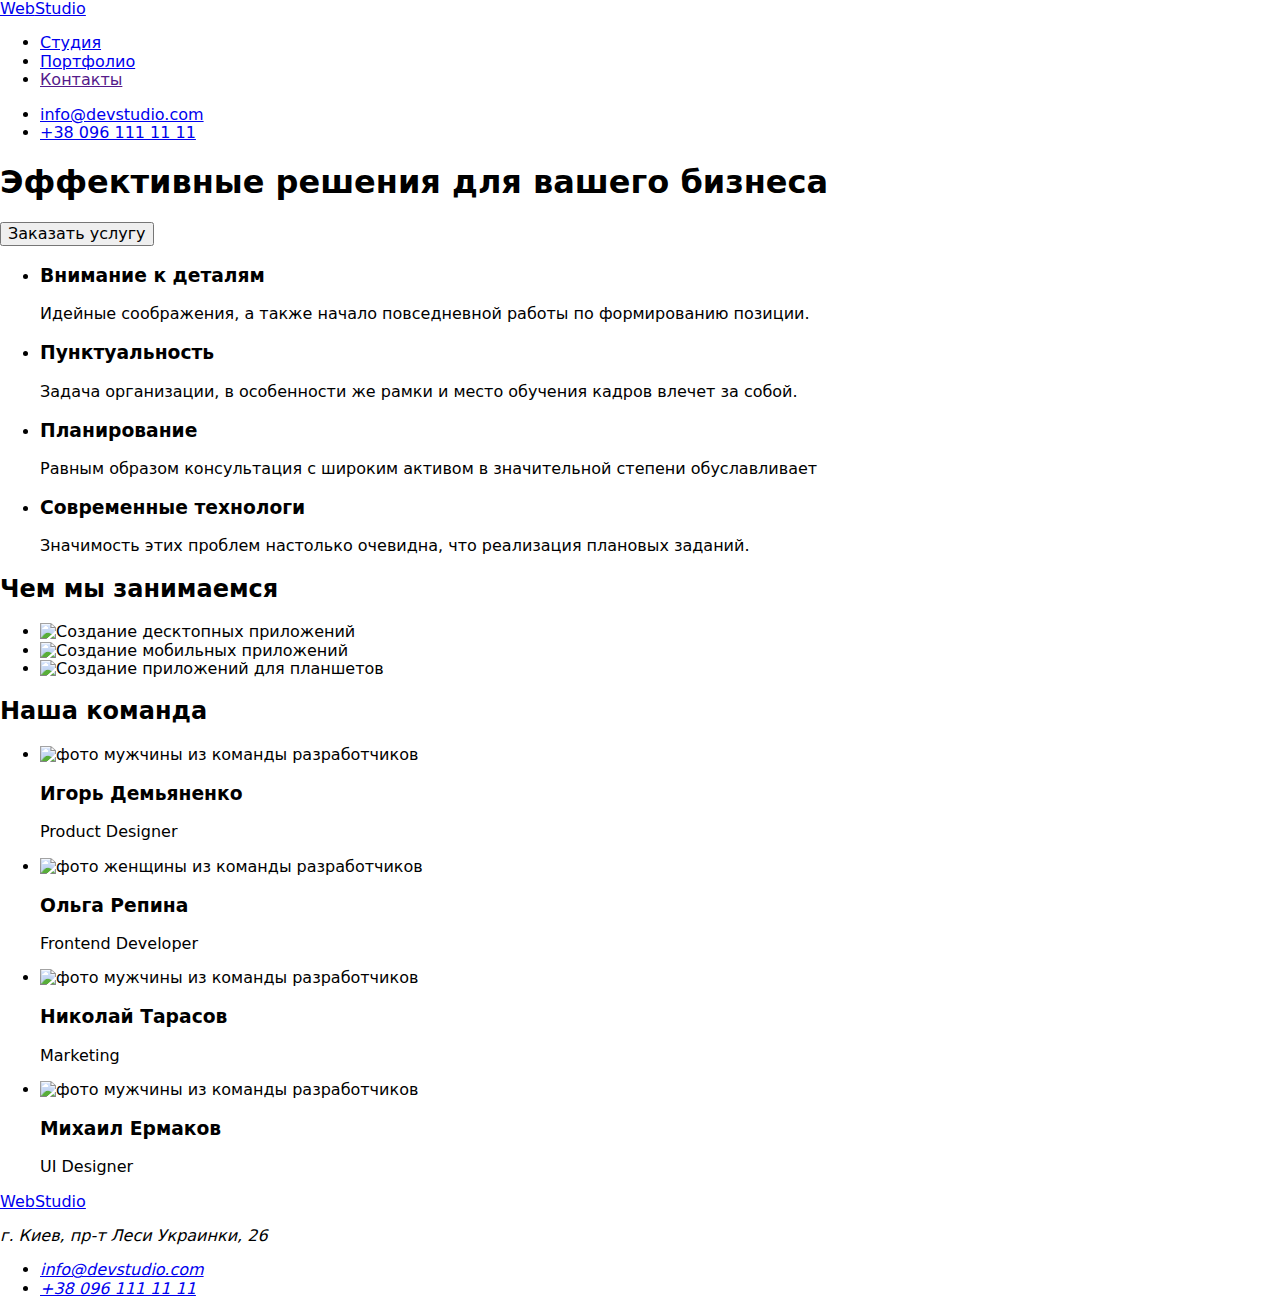
==== index.html @ a5c99eab "Add files via upload" ====
<!DOCTYPE html>
<html lang="ru">
  <head>
    <meta charset="UTF-8" />
    <meta http-equiv="X-UA-Compatible" content="IE=edge" />
    <meta name="viewport" content="width=device-width, initial-scale=1.0" />
    <title>Студия</title>
    <link rel="preconnect" href="https://fonts.gstatic.com" />
    <link
      href="https://fonts.googleapis.com/css2?family=Raleway:wght@700&family=Roboto:wght@400;500;700;900&display=swap"
      rel="stylesheet"
    />
    <link
      rel="stylesheet"
      href="https://cdnjs.cloudflare.com/ajax/libs/modern-normalize/1.0.0/modern-normalize.min.css"
    />
    <link rel="stylesheet" href="./css/styles.css" />
  </head>
  <body>
    <header class="header">
      <div class="container page-header">
        <a href="./index.html" class="logo"
          >Web<span class="span-header">Studio</span></a
        >
        <nav>
          <ul class="list anchor">
            <li><a href="./index.html" class="nav-link active">Студия</a></li>
            <li><a href="./portfolio.html" class="nav-link">Портфолио</a></li>
            <li><a href="" class="nav-link">Контакты</a></li>
          </ul>
        </nav>
        <ul class="list mailtel">
          <li>
            <a href="mailto:info@devstudio.com" class="contact-link"
              >info@devstudio.com</a
            >
          </li>
          <li>
            <a href="tel:+380961111111" class="contact-link"
              >+38 096 111 11 11</a
            >
          </li>
        </ul>
      </div>
    </header>
    <main>
      <section class="section hero">
        <div class="container">
          <h1 class="hero-title">Эффективные решения для вашего бизнеса</h1>

          <button type="button" class="hero-button">Заказать услугу</button>
        </div>
      </section>
      <section class="section-feature section">
        <!--<h2>Особенности</h2>-->
        <ul class="container feat-cont list">
          <li class="group-feature">
            <h3 class="feature-title">Внимание к деталям</h3>
            <p class="feature-text">
              Идейные соображения, а также начало повседневной работы по
              формированию позиции.
            </p>
          </li>
          <li class="group-feature">
            <h3 class="feature-title">Пунктуальность</h3>
            <p class="feature-text">
              Задача организации, в особенности же рамки и место обучения кадров
              влечет за собой.
            </p>
          </li>
          <li class="group-feature">
            <h3 class="feature-title">Планирование</h3>
            <p class="feature-text">
              Равным образом консультация с широким активом в значительной
              степени обуславливает
            </p>
          </li>
          <li class="group-feature">
            <h3 class="feature-title">Современные технологи</h3>
            <p class="feature-text">
              Значимость этих проблем настолько очевидна, что реализация
              плановых заданий.
            </p>
          </li>
        </ul>
      </section>
      <section class="section">
        <div class="container">
          <h2 class="title">Чем мы занимаемся</h2>
          <ul class="list our-work">
            <li class="example">
              <img
                src="./images/about/we-can-do1.jpg"
                alt="Создание десктопных приложений"
                width="370"
              />
            </li>
            <li class="example">
              <img
                src="./images/about/we-can-do2.jpg"
                alt="Создание мобильных приложений"
                width="370"
              />
            </li>
            <li class="example">
              <img
                src="./images/about/we-can-do3.jpg"
                alt="Создание приложений для планшетов"
                width="370"
              />
            </li>
          </ul>
        </div>
      </section>
      <section class="section-member section">
        <div class="container">
          <h2 class="title">Наша команда</h2>
          <ul class="list members">
            <li class="cards">
              <img
                src="./images/team/memb1.jpg"
                alt="фото мужчины из команды разработчиков"
                width="270"
              />
              <h3 class="member-name">Игорь Демьяненко</h3>
              <p class="member-role">Product Designer</p>
            </li>
            <li class="cards">
              <img
                src="./images/team/memb2.jpg"
                alt="фото женщины из команды разработчиков"
                width="270"
              />
              <h3 class="member-name">Ольга Репина</h3>
              <p class="member-role">Frontend Developer</p>
            </li>
            <li class="cards">
              <img
                src="./images/team/memb3.jpg"
                alt="фото мужчины из команды разработчиков"
                width="270"
              />
              <h3 class="member-name">Николай Тарасов</h3>
              <p class="member-role">Marketing</p>
            </li>
            <li class="cards">
              <img
                src="./images/team/memb4.jpg"
                alt="фото мужчины из команды разработчиков"
                width="270"
              />
              <h3 class="member-name">Михаил Ермаков</h3>
              <p class="member-role">UI Designer</p>
            </li>
          </ul>
        </div>
      </section>
    </main>
    <footer class="footer">
      <div class="container footer-container">
        <a href="./index.html" class="logo logo-footer"
          >Web<span class="span-footer">Studio</span></a
        >
        <address class="address">
          <p class="addr">г. Киев, пр-т Леси Украинки, 26</p>
          <ul class="list">
            <li class="foot-li">
              <a href="mailto:info@devstudio.com" class="footer-contact"
                >info@devstudio.com</a
              >
            </li>
            <li class="foot-li">
              <a href="tel:+380961111111" class="footer-contact"
                >+38 096 111 11 11</a
              >
            </li>
          </ul>
        </address>
      </div>
    </footer>
  </body>
</html>
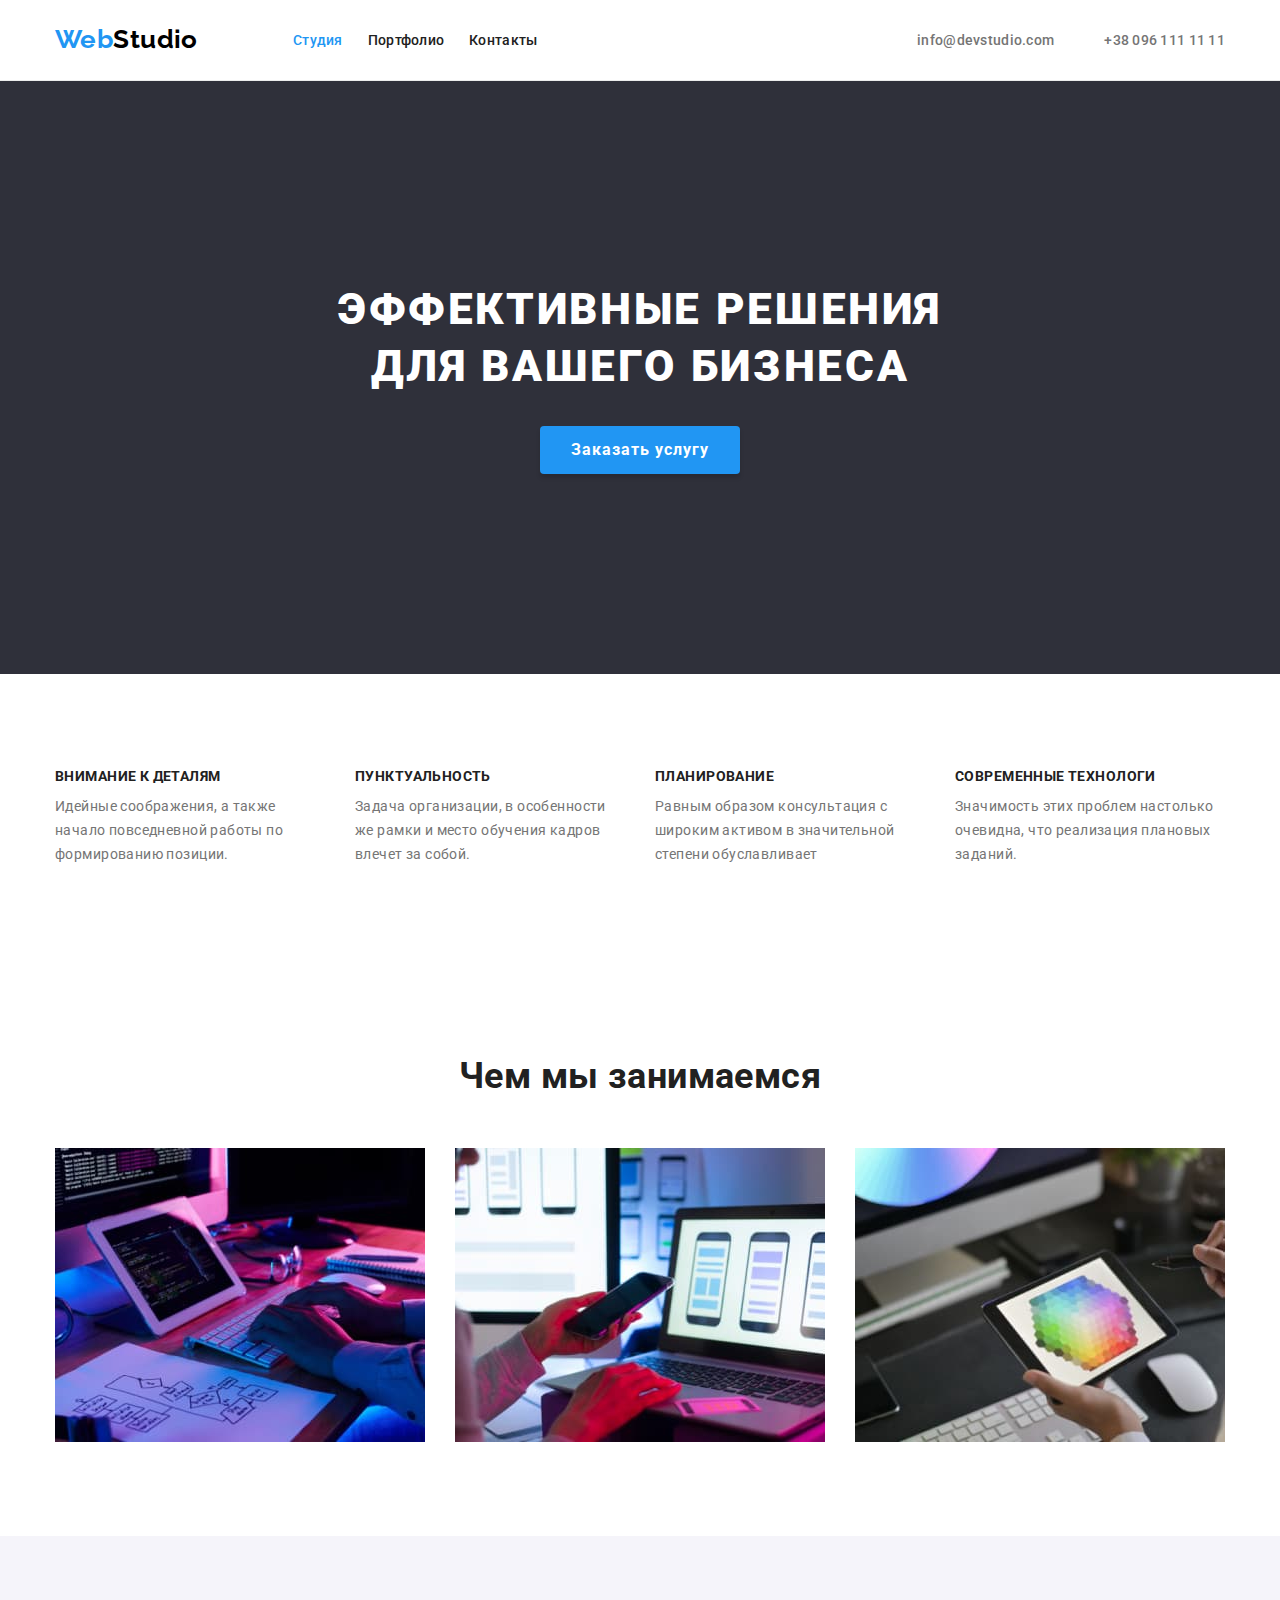
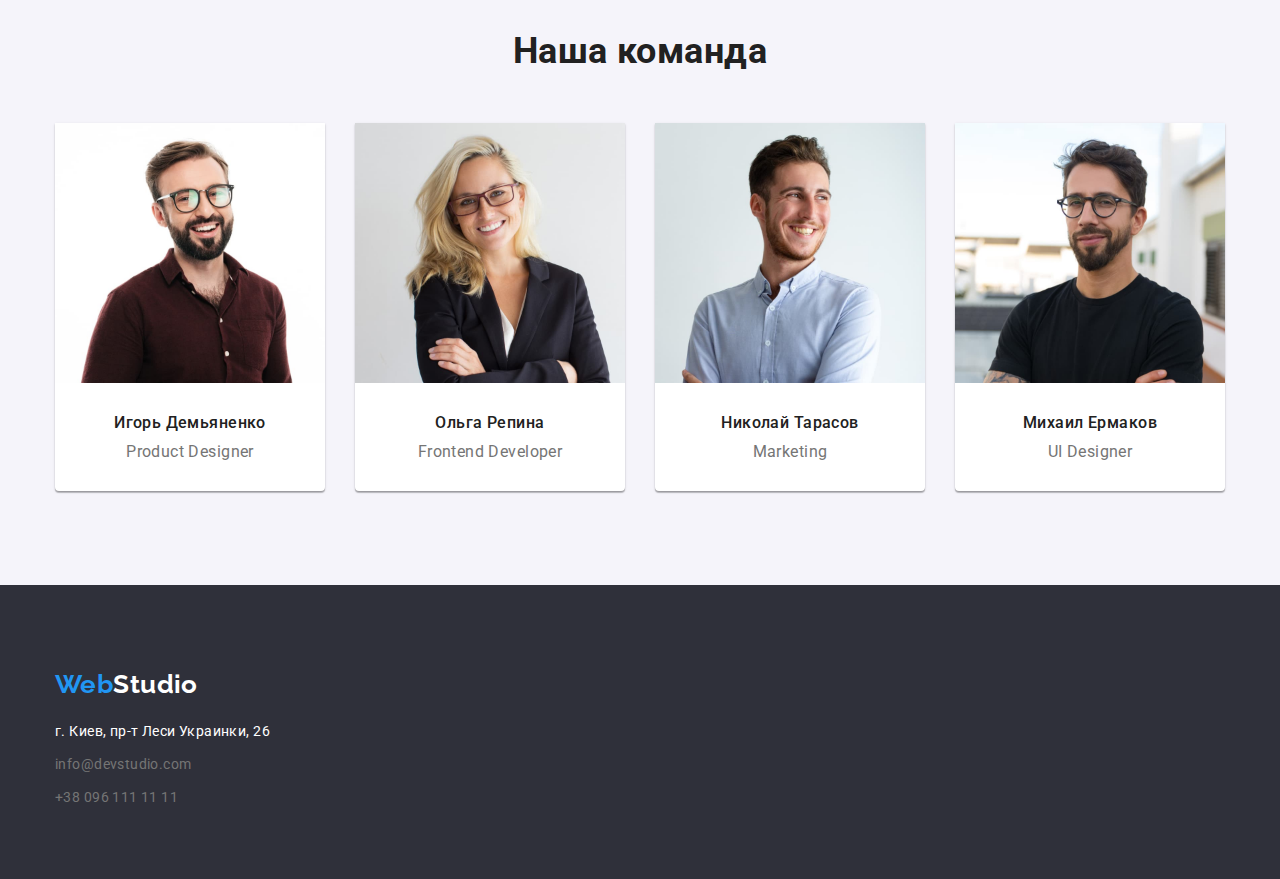
==== commit 36d0a695: "Update index.html" ====
--- a/index.html
+++ b/index.html
@@ -24,18 +24,24 @@
         >
         <nav>
           <ul class="list anchor">
-            <li><a href="./index.html" class="nav-link active">Студия</a></li>
-            <li><a href="./portfolio.html" class="nav-link">Портфолио</a></li>
-            <li><a href="" class="nav-link">Контакты</a></li>
+            <li class="anchor-item">
+              <a href="./index.html" class="nav-link active">Студия</a>
+            </li>
+            <li class="anchor-item">
+              <a href="./portfolio.html" class="nav-link">Портфолио</a>
+            </li>
+            <li class="anchor-item">
+              <a href="" class="nav-link">Контакты</a>
+            </li>
           </ul>
         </nav>
         <ul class="list mailtel">
-          <li>
+          <li class="mailtel-item">
             <a href="mailto:info@devstudio.com" class="contact-link"
               >info@devstudio.com</a
             >
           </li>
-          <li>
+          <li class="mailtel-item">
             <a href="tel:+380961111111" class="contact-link"
               >+38 096 111 11 11</a
             >
--- a/css/styles.css
+++ b/css/styles.css
@@ -0,0 +1,308 @@
+h1,
+h2,
+h3,
+h4,
+h5,
+h6,
+p {
+  margin-top: 0;
+  margin-bottom: 0;
+}
+ul,
+ol {
+  margin-top: 0;
+  margin-bottom: 0;
+  padding-left: 0;
+}
+img {
+  display: block;
+}
+
+:root {
+  --main-text-color: #757575;
+  --title-text-color: #212121;
+  --accent-text-color: #2196f3;
+  --hero-footer-color: #2f303a;
+  --main-background: #ffffff;
+  --section-background: #f5f4fa;
+  --button-hover: #188ce8;
+  --span-header: #000000;
+}
+
+body {
+  font-family: "Roboto", "Raleway", sans-serif;
+  color: var(--main-text-color);
+  line-height: 1.2;
+  font-size: 14px;
+  letter-spacing: 0.03em;
+}
+.container {
+  width: 1200px;
+  margin: 0 auto;
+  padding: 0 15px;
+}
+.section {
+  padding-top: 94px;
+  padding-bottom: 94px;
+}
+
+/*header box*/
+.header {
+  border-bottom: 1px solid #ececec;
+}
+.anchor,
+.mailtel {
+  display: flex;
+}
+.page-header {
+  display: flex;
+  justify-content: space-between;
+  align-items: center;
+  background-color: var(--main-background);
+}
+.logo {
+  width: 145px;
+  font-family: "Raleway";
+  font-weight: 700;
+  font-size: 26px;
+  color: var(--accent-text-color);
+  margin: 24px 93px 25px 0px;
+}
+
+.anchor-item:not(:last-child) {
+  margin-right: 25px;
+}
+.mailtel {
+  margin-left: auto;
+}
+.mailtel-item:not(:last-child) {
+  margin-right: 50px;
+}
+.nav-link {
+  display: flex;
+  color: var(--title-text-color);
+  font-weight: 500;
+
+  letter-spacing: 0.02em;
+}
+.contact-link {
+  display: flex;
+  color: inherit;
+  font-weight: 500;
+
+  letter-spacing: 0.02em;
+}
+.nav-link:hover,
+.contact-link:hover,
+.nav-link:focus,
+.contact-link:focus,
+.footer-contact:hover,
+.footer-contact:focus {
+  color: var(--accent-text-color);
+}
+.active {
+  color: var(--accent-text-color);
+}
+.logo,
+.nav-link,
+.contact-link,
+.footer-contact {
+  text-decoration: none;
+}
+.list {
+  list-style: none;
+}
+.span-header {
+  color: var(--span-header);
+}
+/*hero-box*/
+.hero {
+  padding-top: 200px;
+  padding-bottom: 200px;
+}
+
+.hero-title {
+  color: var(--main-background);
+  text-align: center;
+  text-transform: uppercase;
+  font-size: 44px;
+  line-height: 1.3;
+  font-weight: 900;
+  letter-spacing: 0.06em;
+  margin: 0 auto 30px auto;
+  width: 696px;
+}
+
+.hero-button {
+  color: var(--main-background);
+  background-color: var(--accent-text-color);
+  font-size: 16px;
+  font-weight: 700;
+  line-height: 1.8;
+  text-align: center;
+  padding: 10px 0;
+  cursor: pointer;
+  letter-spacing: 0.06em;
+  width: 200px;
+  border-style: none;
+  box-shadow: 0px 4px 4px rgba(0, 0, 0, 0.15);
+  border-radius: 4px;
+  margin: auto;
+  display: block;
+}
+.hero-button:hover {
+  background-color: var(--button-hover);
+}
+
+/*section-feature*/
+.feat-cont {
+  display: flex;
+}
+
+.group-feature:not(:last-child) {
+  margin-right: 30px;
+}
+.group-feature {
+  width: 270px;
+}
+.feature-title {
+  font-size: inherit;
+  text-transform: uppercase;
+  color: var(--title-text-color);
+  margin-bottom: 10px;
+}
+.feature-text {
+  line-height: 1.7;
+}
+
+/*section-work*/
+.title {
+  color: var(--title-text-color);
+  font-weight: 700;
+  font-size: 36px;
+  text-align: center;
+  margin-bottom: 50px;
+}
+.our-work {
+  display: flex;
+  justify-content: space-between;
+}
+
+/*section-member*/
+.section-member {
+  background-color: var(--section-background);
+}
+.members {
+  display: flex;
+  justify-content: space-between;
+}
+.cards {
+  background-color: var(--main-background);
+  border-radius: 0px 0px 4px 4px;
+  box-shadow: 0px 1px 3px rgba(0, 0, 0, 0.12), 0px 1px 1px rgba(0, 0, 0, 0.14),
+    0px 2px 1px rgba(0, 0, 0, 0.2);
+  padding-bottom: 30px;
+}
+.member-name {
+  color: var(--title-text-color);
+  font-weight: 500;
+  margin-top: 30px;
+}
+.member-role {
+  margin-top: 10px;
+}
+.member-name,
+.member-role {
+  font-size: 16px;
+  text-align: center;
+}
+
+/*footer*/
+.footer-container {
+  display: flex;
+  flex-direction: column;
+  padding-top: 60px;
+  padding-bottom: 60px;
+}
+.logo-footer {
+  margin-bottom: 20px;
+}
+.footer,
+.hero {
+  background-color: var(--hero-footer-color);
+}
+.footer-contact {
+  font-style: normal;
+  line-height: 1.7;
+  color: inherit;
+}
+.foot-li {
+  margin-bottom: 9px;
+}
+.addres {
+  margin-top: 20px;
+  margin-bottom: 60px;
+}
+.addr {
+  font-style: normal;
+  color: var(--main-background);
+  line-height: 1.7;
+  margin-bottom: 9px;
+}
+.span-footer {
+  color: var(--main-background);
+}
+
+/*portfolio-page*/
+.filter {
+  display: flex;
+  justify-content: center;
+  margin-bottom: 16px;
+}
+.btn-filter {
+  background-color: var(--section-background);
+  color: var(--title-text-color);
+  font-weight: 500;
+  text-align: center;
+  line-height: 1.6;
+  cursor: pointer;
+  border-style: none;
+  padding: 6px 22px 6px 22px;
+}
+.btn-filter:hover,
+.btn-filter:focus {
+  background-color: var(--accent-text-color);
+  color: var(--main-background);
+}
+.li-button:not(:last-child) {
+  margin-right: 8px;
+}
+.portfolio-title {
+  font-weight: 700;
+  font-size: 18px;
+  line-height: 2;
+  color: var(--title-text-color);
+  letter-spacing: 0.06em;
+}
+.project-type {
+  font-size: 16px;
+  line-height: 1.8;
+}
+.portfolio-card {
+  display: flex;
+  flex-wrap: wrap;
+  margin-left: -30px;
+}
+.portfolio-card > li {
+  margin-left: 30px;
+  margin-top: 30px;
+  flex-basis: calc((100% - 90px) / 3);
+}
+.text-card {
+  border-right: 1px solid #eeeeee;
+  border-bottom: 1px solid #eeeeee;
+  border-left: 1px solid #eeeeee;
+  padding-left: 24px;
+  padding-bottom: 20px;
+  padding-top: 20px;
+}
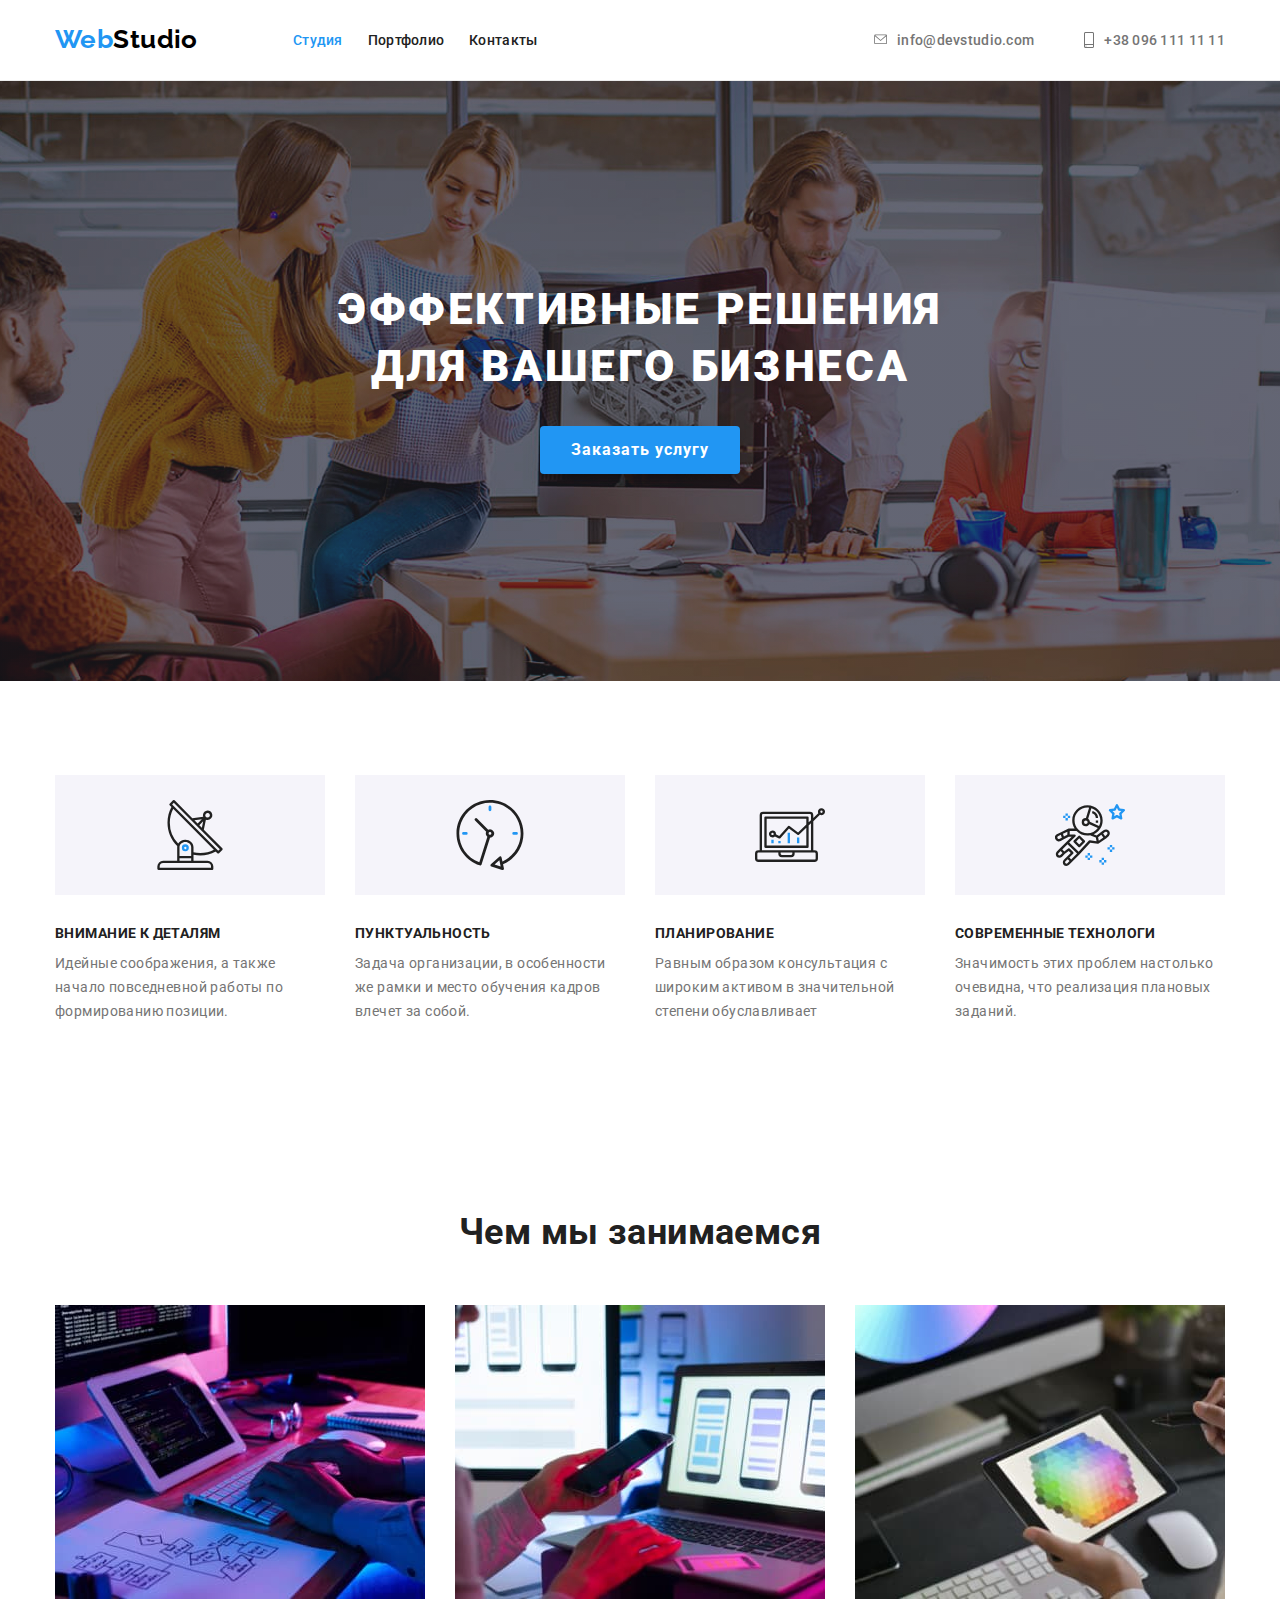
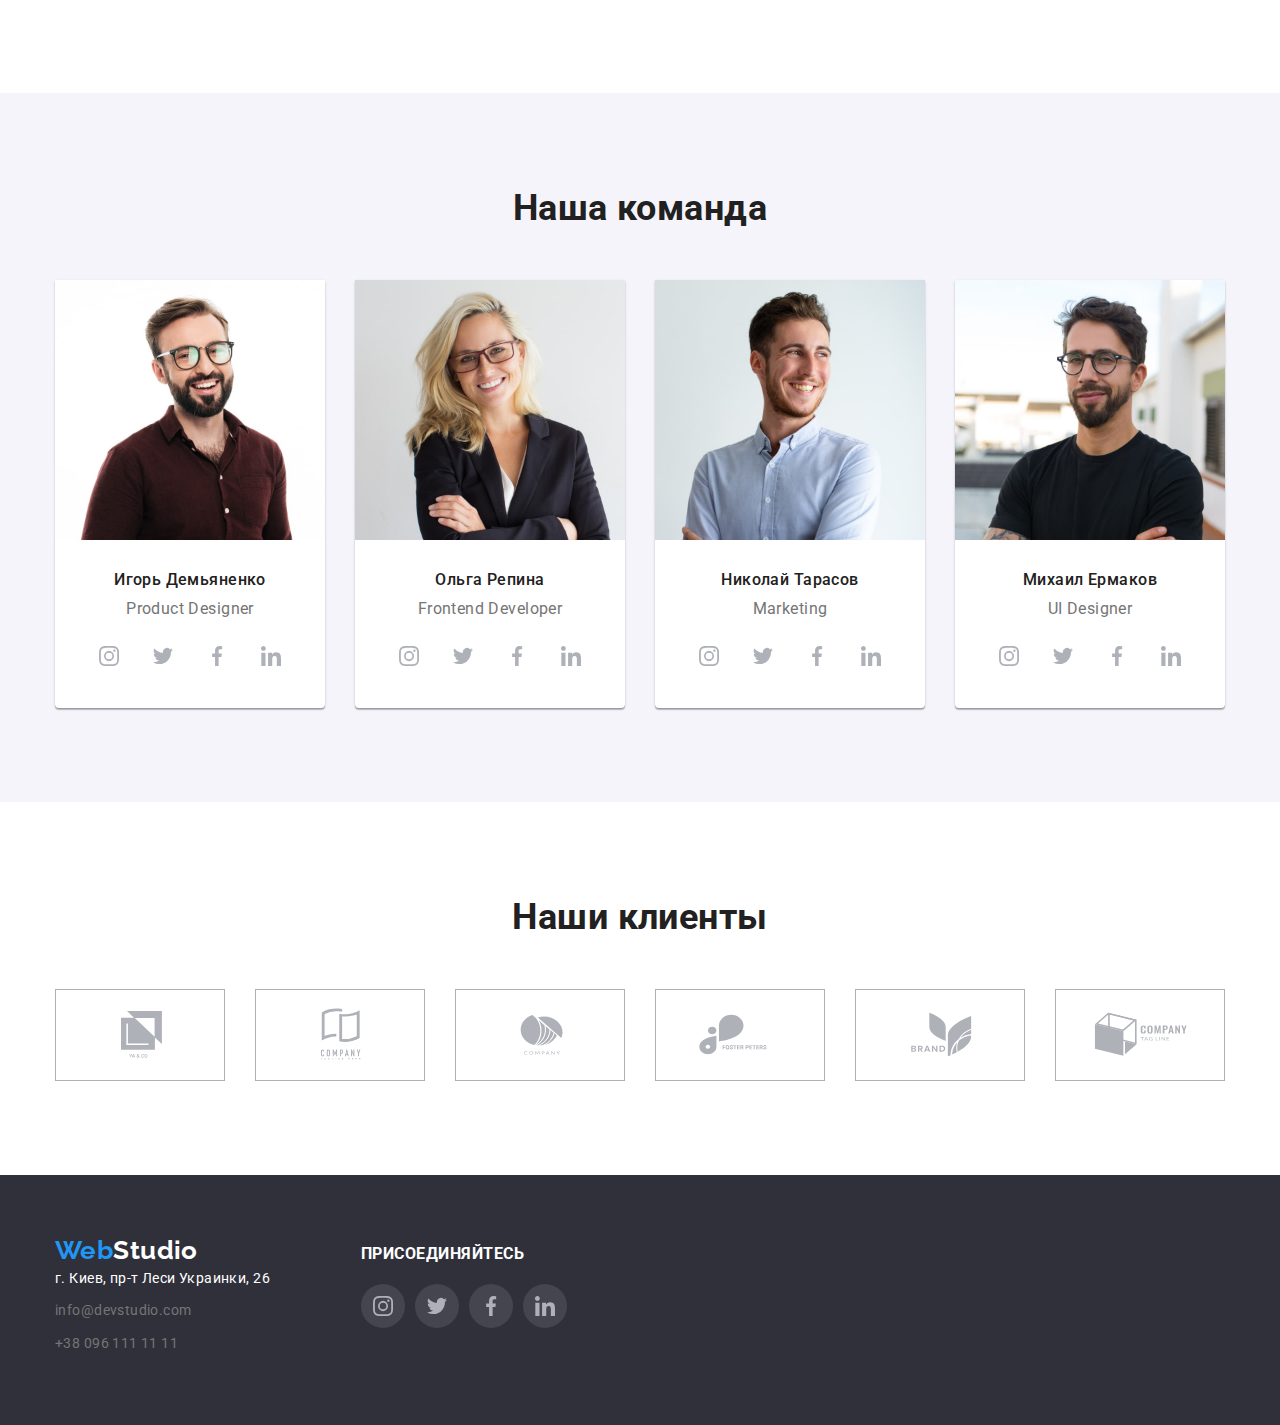
==== commit eaa15aab: "Update index.html" ====
--- a/index.html
+++ b/index.html
@@ -37,13 +37,19 @@
         </nav>
         <ul class="list mailtel">
           <li class="mailtel-item">
-            <a href="mailto:info@devstudio.com" class="contact-link"
-              >info@devstudio.com</a
-            >
+            <a href="mailto:info@devstudio.com" class="contact-link">
+              <svg class="mail-icon" width="16" height="12">
+                <use href="./images/sprite.svg#icon-envelope"></use>
+              </svg>
+              info@devstudio.com
+            </a>
           </li>
           <li class="mailtel-item">
-            <a href="tel:+380961111111" class="contact-link"
-              >+38 096 111 11 11</a
+            <a href="tel:+380961111111" class="contact-link">
+              <svg class="tel-icon" width="10" height="16">
+                <use href="./images/sprite.svg#icon-smartphone"></use>
+              </svg>
+              +38 096 111 11 11</a
             >
           </li>
         </ul>
@@ -51,9 +57,8 @@
     </header>
     <main>
       <section class="section hero">
-        <div class="container">
+        <div class="container background-hero">
           <h1 class="hero-title">Эффективные решения для вашего бизнеса</h1>
-
           <button type="button" class="hero-button">Заказать услугу</button>
         </div>
       </section>
@@ -61,6 +66,11 @@
         <!--<h2>Особенности</h2>-->
         <ul class="container feat-cont list">
           <li class="group-feature">
+            <div class="feature-icon">
+              <svg class="feature-icon-item" width="70" height="70">
+                <use href="./images/sprite.svg#icon-antenna"></use>
+              </svg>
+            </div>
             <h3 class="feature-title">Внимание к деталям</h3>
             <p class="feature-text">
               Идейные соображения, а также начало повседневной работы по
@@ -68,6 +78,11 @@
             </p>
           </li>
           <li class="group-feature">
+            <div class="feature-icon">
+              <svg class="feature-icon-item" width="70" height="70">
+                <use href="./images/sprite.svg#icon-clock"></use>
+              </svg>
+            </div>
             <h3 class="feature-title">Пунктуальность</h3>
             <p class="feature-text">
               Задача организации, в особенности же рамки и место обучения кадров
@@ -75,6 +90,11 @@
             </p>
           </li>
           <li class="group-feature">
+            <div class="feature-icon">
+              <svg class="feature-icon-item" width="70" height="70">
+                <use href="./images/sprite.svg#icon-diagram"></use>
+              </svg>
+            </div>
             <h3 class="feature-title">Планирование</h3>
             <p class="feature-text">
               Равным образом консультация с широким активом в значительной
@@ -82,6 +102,11 @@
             </p>
           </li>
           <li class="group-feature">
+            <div class="feature-icon">
+              <svg class="feature-icon-item" width="70" height="70">
+                <use href="./images/sprite.svg#icon-astronaut"></use>
+              </svg>
+            </div>
             <h3 class="feature-title">Современные технологи</h3>
             <p class="feature-text">
               Значимость этих проблем настолько очевидна, что реализация
@@ -130,6 +155,38 @@
               />
               <h3 class="member-name">Игорь Демьяненко</h3>
               <p class="member-role">Product Designer</p>
+              <div class="social">
+                <ul class="list social-list">
+                  <li class="social-list-item">
+                    <a href="" class="social-list-link">
+                      <svg class="social-list-icon" width="44" height="44">
+                        <use href="./images/sprite.svg#icon-insta"></use>
+                      </svg>
+                    </a>
+                  </li>
+                  <li class="social-list-item">
+                    <a href="" class="social-list-link">
+                      <svg class="social-list-icon" width="44" height="44">
+                        <use href="./images/sprite.svg#icon-twit"></use>
+                      </svg>
+                    </a>
+                  </li>
+                  <li class="social-list-item">
+                    <a href="" class="social-list-link">
+                      <svg class="social-list-icon" width="44" height="44">
+                        <use href="./images/sprite.svg#icon-facebook"></use>
+                      </svg>
+                    </a>
+                  </li>
+                  <li class="social-list-item">
+                    <a href="" class="social-list-link">
+                      <svg class="social-list-icon" width="44" height="44">
+                        <use href="./images/sprite.svg#icon-linkedin"></use>
+                      </svg>
+                    </a>
+                  </li>
+                </ul>
+              </div>
             </li>
             <li class="cards">
               <img
@@ -139,6 +196,38 @@
               />
               <h3 class="member-name">Ольга Репина</h3>
               <p class="member-role">Frontend Developer</p>
+              <div class="social">
+                <ul class="list social-list">
+                  <li class="social-list-item">
+                    <a href="" class="social-list-link">
+                      <svg class="social-list-icon" width="44" height="44">
+                        <use href="./images/sprite.svg#icon-insta"></use>
+                      </svg>
+                    </a>
+                  </li>
+                  <li class="social-list-item">
+                    <a href="" class="social-list-link">
+                      <svg class="social-list-icon" width="44" height="44">
+                        <use href="./images/sprite.svg#icon-twit"></use>
+                      </svg>
+                    </a>
+                  </li>
+                  <li class="social-list-item">
+                    <a href="" class="social-list-link">
+                      <svg class="social-list-icon" width="44" height="44">
+                        <use href="./images/sprite.svg#icon-facebook"></use>
+                      </svg>
+                    </a>
+                  </li>
+                  <li class="social-list-item">
+                    <a href="" class="social-list-link">
+                      <svg class="social-list-icon" width="44" height="44">
+                        <use href="./images/sprite.svg#icon-linkedin"></use>
+                      </svg>
+                    </a>
+                  </li>
+                </ul>
+              </div>
             </li>
             <li class="cards">
               <img
@@ -148,6 +237,38 @@
               />
               <h3 class="member-name">Николай Тарасов</h3>
               <p class="member-role">Marketing</p>
+              <div class="social">
+                <ul class="list social-list">
+                  <li class="social-list-item">
+                    <a href="" class="social-list-link">
+                      <svg class="social-list-icon" width="44" height="44">
+                        <use href="./images/sprite.svg#icon-insta"></use>
+                      </svg>
+                    </a>
+                  </li>
+                  <li class="social-list-item">
+                    <a href="" class="social-list-link">
+                      <svg class="social-list-icon" width="44" height="44">
+                        <use href="./images/sprite.svg#icon-twit"></use>
+                      </svg>
+                    </a>
+                  </li>
+                  <li class="social-list-item">
+                    <a href="" class="social-list-link">
+                      <svg class="social-list-icon" width="44" height="44">
+                        <use href="./images/sprite.svg#icon-facebook"></use>
+                      </svg>
+                    </a>
+                  </li>
+                  <li class="social-list-item">
+                    <a href="" class="social-list-link">
+                      <svg class="social-list-icon" width="44" height="44">
+                        <use href="./images/sprite.svg#icon-linkedin"></use>
+                      </svg>
+                    </a>
+                  </li>
+                </ul>
+              </div>
             </li>
             <li class="cards">
               <img
@@ -157,6 +278,100 @@
               />
               <h3 class="member-name">Михаил Ермаков</h3>
               <p class="member-role">UI Designer</p>
+              <div class="social">
+                <ul class="list social-list">
+                  <li class="social-list-item">
+                    <a href="" class="social-list-link">
+                      <svg class="social-list-icon" width="44" height="44">
+                        <use href="./images/sprite.svg#icon-insta"></use>
+                      </svg>
+                    </a>
+                  </li>
+                  <li class="social-list-item">
+                    <a href="" class="social-list-link">
+                      <svg class="social-list-icon" width="44" height="44">
+                        <use href="./images/sprite.svg#icon-twit"></use>
+                      </svg>
+                    </a>
+                  </li>
+                  <li class="social-list-item">
+                    <a href="" class="social-list-link">
+                      <svg class="social-list-icon" width="44" height="44">
+                        <use href="./images/sprite.svg#icon-facebook"></use>
+                      </svg>
+                    </a>
+                  </li>
+                  <li class="social-list-item">
+                    <a href="" class="social-list-link">
+                      <svg class="social-list-icon" width="44" height="44">
+                        <use href="./images/sprite.svg#icon-linkedin"></use>
+                      </svg>
+                    </a>
+                  </li>
+                </ul>
+              </div>
+            </li>
+          </ul>
+        </div>
+      </section>
+      <!--Постоянные клиенты-->
+      <section class="section">
+        <div class="container">
+          <h2 class="title">Наши клиенты</h2>
+          <ul class="list clients">
+            <li class="clients-icon">
+              <div class="clients-link">
+                <a href="">
+                  <svg class="clients-svg" width="41" height="47">
+                    <use href="./images/sprite.svg#icon-group1"></use>
+                  </svg>
+                </a>
+              </div>
+            </li>
+            <li class="clients-icon">
+              <div class="clients-link">
+                <a href="">
+                  <svg class="clients-svg" width="40" height="52">
+                    <use href="./images/sprite.svg#icon-group2"></use>
+                  </svg>
+                </a>
+              </div>
+            </li>
+            <li class="clients-icon">
+              <div class="clients-link">
+                <a href="">
+                  <svg class="clients-svg" width="43" height="41">
+                    <use href="./images/sprite.svg#icon-group3"></use>
+                  </svg>
+                </a>
+              </div>
+            </li>
+            <li class="clients-icon">
+              <div class="clients-link">
+                <a href="">
+                  <svg class="clients-svg" width="84" height="41">
+                    <use href="./images/sprite.svg#icon-group4"></use>
+                  </svg>
+                </a>
+              </div>
+            </li>
+            <li class="clients-icon">
+              <div class="clients-link">
+                <a href="">
+                  <svg class="clients-svg" width="63" height="45">
+                    <use href="./images/sprite.svg#icon-group5"></use>
+                  </svg>
+                </a>
+              </div>
+            </li>
+            <li class="clients-icon">
+              <div class="clients-link">
+                <a href="">
+                  <svg class="clients-svg" width="94" height="44">
+                    <use href="./images/sprite.svg#icon-group6"></use>
+                  </svg>
+                </a>
+              </div>
             </li>
           </ul>
         </div>
@@ -164,24 +379,59 @@
     </main>
     <footer class="footer">
       <div class="container footer-container">
-        <a href="./index.html" class="logo logo-footer"
-          >Web<span class="span-footer">Studio</span></a
-        >
-        <address class="address">
-          <p class="addr">г. Киев, пр-т Леси Украинки, 26</p>
-          <ul class="list">
-            <li class="foot-li">
-              <a href="mailto:info@devstudio.com" class="footer-contact"
-                >info@devstudio.com</a
-              >
-            </li>
-            <li class="foot-li">
-              <a href="tel:+380961111111" class="footer-contact"
-                >+38 096 111 11 11</a
-              >
+        <div class="">
+          <a href="./index.html" class="logo logo-footer"
+            >Web<span class="span-footer">Studio</span></a
+          >
+          <address class="address">
+            <p class="addr">г. Киев, пр-т Леси Украинки, 26</p>
+            <ul class="list">
+              <li class="foot-li">
+                <a href="mailto:info@devstudio.com" class="footer-contact"
+                  >info@devstudio.com</a
+                >
+              </li>
+              <li class="foot-li">
+                <a href="tel:+380961111111" class="footer-contact"
+                  >+38 096 111 11 11</a
+                >
+              </li>
+            </ul>
+          </address>
+        </div>
+        <div class="social-footer">
+          <h3 class="footer-social-title">Присоединяйтесь</h3>
+          <ul class="list social-list">
+            <li class="social-list-item">
+              <a href="" class="social-list-link social-list-link-foot">
+                <svg class="social-list-icon" width="44" height="44">
+                  <use href="./images/sprite.svg#icon-insta"></use>
+                </svg>
+              </a>
+            </li>
+            <li class="social-list-item">
+              <a href="" class="social-list-link social-list-link-foot">
+                <svg class="social-list-icon" width="44" height="44">
+                  <use href="./images/sprite.svg#icon-twit"></use>
+                </svg>
+              </a>
+            </li>
+            <li class="social-list-item">
+              <a href="" class="social-list-link social-list-link-foot">
+                <svg class="social-list-icon" width="44" height="44">
+                  <use href="./images/sprite.svg#icon-facebook"></use>
+                </svg>
+              </a>
+            </li>
+            <li class="social-list-item">
+              <a href="" class="social-list-link social-list-link-foot">
+                <svg class="social-list-icon" width="44" height="44">
+                  <use href="./images/sprite.svg#icon-linkedin"></use>
+                </svg>
+              </a>
             </li>
           </ul>
-        </address>
+        </div>
       </div>
     </footer>
   </body>
--- a/css/styles.css
+++ b/css/styles.css
@@ -27,6 +27,7 @@
   --section-background: #f5f4fa;
   --button-hover: #188ce8;
   --span-header: #000000;
+  --fill-icon: #afb1b8;
 }
 
 body {
@@ -75,8 +76,21 @@
 .mailtel {
   margin-left: auto;
 }
+.mailtel-item {
+  display: flex;
+  align-items: center;
+}
 .mailtel-item:not(:last-child) {
   margin-right: 50px;
+}
+.mail-icon,
+.tel-icon {
+  margin-right: 10px;
+  fill: currentColor;
+}
+.mail-icon {
+  width: 16px;
+  height: 12px;
 }
 .nav-link {
   display: flex;
@@ -117,8 +131,22 @@
 }
 /*hero-box*/
 .hero {
+  max-width: 1600px;
+  height: 600px;
+  margin-left: auto;
+  margin-right: auto;
   padding-top: 200px;
   padding-bottom: 200px;
+  background-position: center;
+  background-repeat: no-repeat;
+  background-size: cover;
+  background-color: #c4c4c4;
+  background-image: linear-gradient(
+      to right,
+      rgba(47, 48, 58, 0.4),
+      rgba(47, 48, 58, 0.4)
+    ),
+    url("../images/hero/Img.jpg");
 }
 
 .hero-title {
@@ -158,7 +186,12 @@
 .feat-cont {
   display: flex;
 }
-
+.feature-icon {
+  display: flex;
+  padding: 25px 100px;
+  margin-bottom: 30px;
+  background-color: var(--section-background);
+}
 .group-feature:not(:last-child) {
   margin-right: 30px;
 }
@@ -174,7 +207,9 @@
 .feature-text {
   line-height: 1.7;
 }
-
+.feature-icon-item {
+  margin: auto;
+}
 /*section-work*/
 .title {
   color: var(--title-text-color);
@@ -210,26 +245,100 @@
 }
 .member-role {
   margin-top: 10px;
+  margin-bottom: 16px;
 }
 .member-name,
 .member-role {
   font-size: 16px;
   text-align: center;
 }
-
+.social {
+  width: 270px;
+}
+.social-list {
+  display: flex;
+  justify-content: space-between;
+  align-items: center;
+  width: 206px;
+  height: 44px;
+  margin: 0 auto;
+}
+.social-list-icon {
+  fill: var(--fill-icon);
+}
+.social-list-link {
+  display: flex;
+  justify-content: space-between;
+  align-items: center;
+  background-color: var(--main-background);
+  width: 44px;
+  height: 44px;
+  border-radius: 50%;
+}
+.social-list-link:hover,
+.social-list-link:focus {
+  background-color: var(--accent-text-color);
+}
+.social-list-link:hover .social-list-icon,
+.social-list-link:focus .social-list-icon {
+  fill: var(--main-background);
+}
+/*Clients*/
+.clients {
+  display: flex;
+  justify-content: space-between;
+}
+.clients-icon {
+  width: 170px;
+  height: 92px;
+  border: 1px solid var(--fill-icon);
+  padding: 16px 32px;
+}
+.clients-link {
+  display: flex;
+  width: 106px;
+  height: 60px;
+  justify-content: center;
+  align-items: center;
+}
+.clients-svg {
+  margin: auto;
+  fill: var(--fill-icon);
+}
+.clients-icon:hover .clients-svg,
+.clients-icon:focus .clients-svg {
+  fill: var(--accent-text-color);
+}
+.clients-icon:hover,
+.clients-icon:focus {
+  border-color: var(--accent-text-color);
+  cursor: pointer;
+}
 /*footer*/
 .footer-container {
   display: flex;
-  flex-direction: column;
   padding-top: 60px;
   padding-bottom: 60px;
+  align-items: baseline;
 }
 .logo-footer {
   margin-bottom: 20px;
 }
-.footer,
-.hero {
+.footer {
   background-color: var(--hero-footer-color);
+}
+.social-footer {
+  display: block;
+  width: 206px;
+  flex-direction: column;
+  margin-left: 70px;
+}
+.footer-social-title {
+  font-weight: 700;
+  letter-spacing: 0.03em;
+  text-transform: uppercase;
+  color: var(--main-background);
+  margin-bottom: 20px;
 }
 .footer-contact {
   font-style: normal;
@@ -240,8 +349,10 @@
   margin-bottom: 9px;
 }
 .addres {
+  display: flex;
   margin-top: 20px;
   margin-bottom: 60px;
+  width: 231px;
 }
 .addr {
   font-style: normal;
@@ -251,6 +362,9 @@
 }
 .span-footer {
   color: var(--main-background);
+}
+.social-list-link-foot {
+  background-color: rgba(255, 255, 255, 0.1);
 }
 
 /*portfolio-page*/
@@ -268,11 +382,14 @@
   cursor: pointer;
   border-style: none;
   padding: 6px 22px 6px 22px;
+  border-radius: 4px;
 }
 .btn-filter:hover,
 .btn-filter:focus {
   background-color: var(--accent-text-color);
   color: var(--main-background);
+  box-shadow: 0px 3px 1px rgba(0, 0, 0, 0.1), 0px 1px 2px rgba(0, 0, 0, 0.08),
+    0px 2px 2px rgba(0, 0, 0, 0.12);
 }
 .li-button:not(:last-child) {
   margin-right: 8px;
@@ -306,3 +423,8 @@
   padding-bottom: 20px;
   padding-top: 20px;
 }
+.card-item:hover,
+.card-item:focus {
+  box-shadow: 0px 1px 1px rgba(0, 0, 0, 0.12), 0px 4px 4px rgba(0, 0, 0, 0.06),
+    1px 4px 6px rgba(0, 0, 0, 0.16);
+}
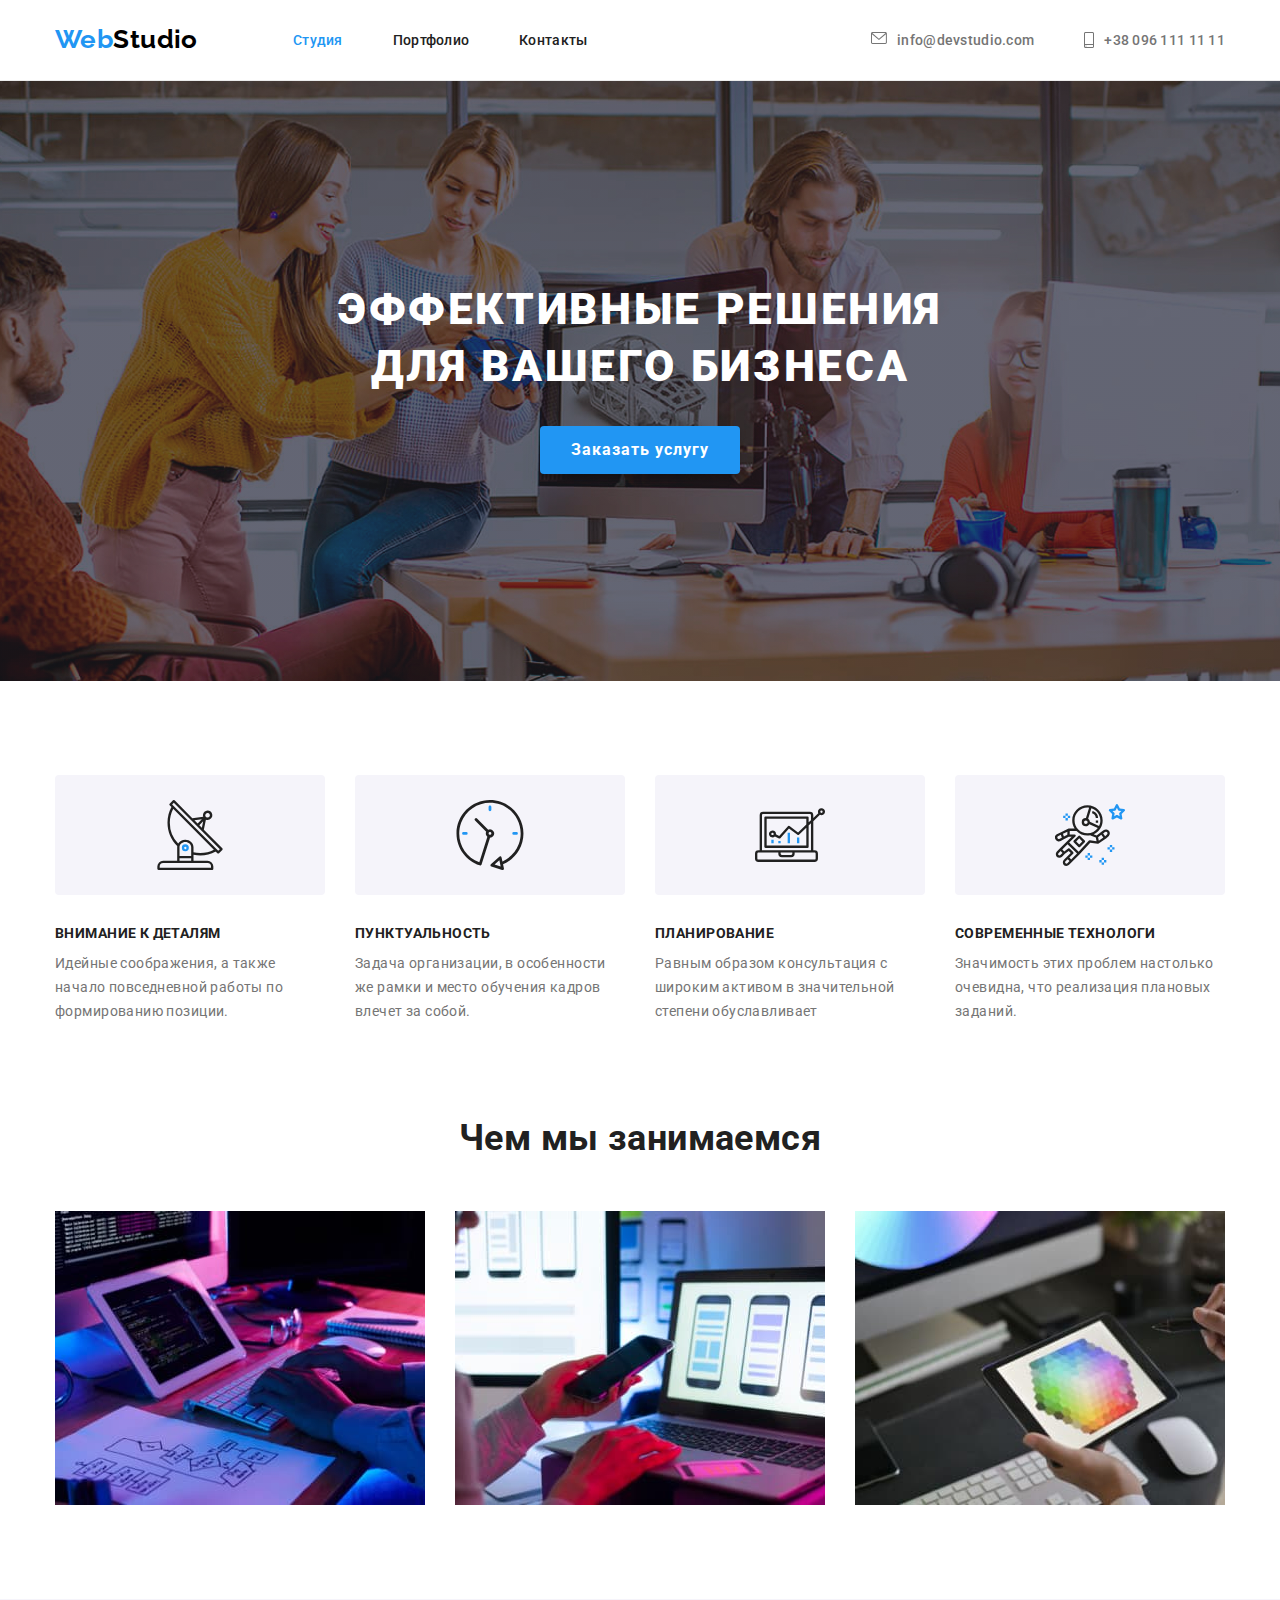
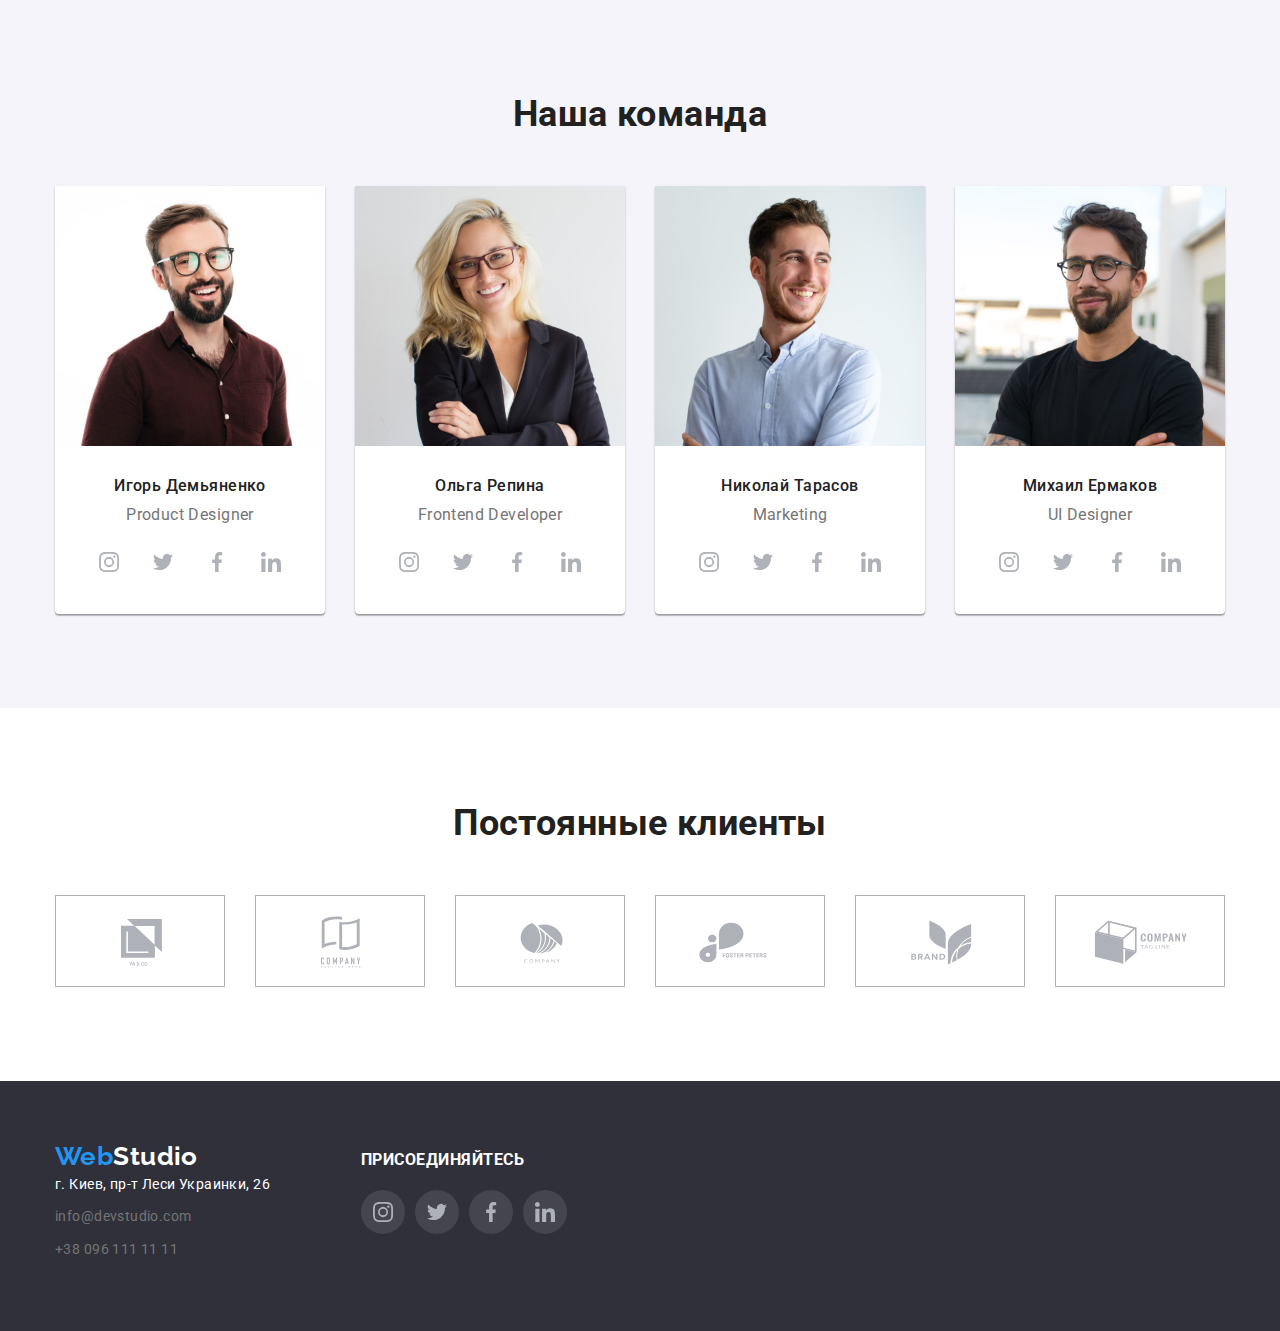
==== commit 94b0de28: "Update index.html" ====
--- a/index.html
+++ b/index.html
@@ -31,7 +31,7 @@
               <a href="./portfolio.html" class="nav-link">Портфолио</a>
             </li>
             <li class="anchor-item">
-              <a href="" class="nav-link">Контакты</a>
+              <a href="#" class="nav-link">Контакты</a>
             </li>
           </ul>
         </nav>
@@ -148,7 +148,7 @@
           <h2 class="title">Наша команда</h2>
           <ul class="list members">
             <li class="cards">
-              <img
+              <img class="photo-team"
                 src="./images/team/memb1.jpg"
                 alt="фото мужчины из команды разработчиков"
                 width="270"
@@ -158,28 +158,28 @@
               <div class="social">
                 <ul class="list social-list">
                   <li class="social-list-item">
-                    <a href="" class="social-list-link">
+                    <a href="#" class="social-list-link">
                       <svg class="social-list-icon" width="44" height="44">
                         <use href="./images/sprite.svg#icon-insta"></use>
                       </svg>
                     </a>
                   </li>
                   <li class="social-list-item">
-                    <a href="" class="social-list-link">
+                    <a href="#" class="social-list-link">
                       <svg class="social-list-icon" width="44" height="44">
                         <use href="./images/sprite.svg#icon-twit"></use>
                       </svg>
                     </a>
                   </li>
                   <li class="social-list-item">
-                    <a href="" class="social-list-link">
+                    <a href="#" class="social-list-link">
                       <svg class="social-list-icon" width="44" height="44">
                         <use href="./images/sprite.svg#icon-facebook"></use>
                       </svg>
                     </a>
                   </li>
                   <li class="social-list-item">
-                    <a href="" class="social-list-link">
+                    <a href="#" class="social-list-link">
                       <svg class="social-list-icon" width="44" height="44">
                         <use href="./images/sprite.svg#icon-linkedin"></use>
                       </svg>
@@ -189,7 +189,7 @@
               </div>
             </li>
             <li class="cards">
-              <img
+              <img class="photo-team"
                 src="./images/team/memb2.jpg"
                 alt="фото женщины из команды разработчиков"
                 width="270"
@@ -199,28 +199,28 @@
               <div class="social">
                 <ul class="list social-list">
                   <li class="social-list-item">
-                    <a href="" class="social-list-link">
+                    <a href="#" class="social-list-link">
                       <svg class="social-list-icon" width="44" height="44">
                         <use href="./images/sprite.svg#icon-insta"></use>
                       </svg>
                     </a>
                   </li>
                   <li class="social-list-item">
-                    <a href="" class="social-list-link">
+                    <a href="#" class="social-list-link">
                       <svg class="social-list-icon" width="44" height="44">
                         <use href="./images/sprite.svg#icon-twit"></use>
                       </svg>
                     </a>
                   </li>
                   <li class="social-list-item">
-                    <a href="" class="social-list-link">
+                    <a href="#" class="social-list-link">
                       <svg class="social-list-icon" width="44" height="44">
                         <use href="./images/sprite.svg#icon-facebook"></use>
                       </svg>
                     </a>
                   </li>
                   <li class="social-list-item">
-                    <a href="" class="social-list-link">
+                    <a href="#" class="social-list-link">
                       <svg class="social-list-icon" width="44" height="44">
                         <use href="./images/sprite.svg#icon-linkedin"></use>
                       </svg>
@@ -230,7 +230,7 @@
               </div>
             </li>
             <li class="cards">
-              <img
+              <img class="photo-team"
                 src="./images/team/memb3.jpg"
                 alt="фото мужчины из команды разработчиков"
                 width="270"
@@ -240,28 +240,28 @@
               <div class="social">
                 <ul class="list social-list">
                   <li class="social-list-item">
-                    <a href="" class="social-list-link">
+                    <a href="#" class="social-list-link">
                       <svg class="social-list-icon" width="44" height="44">
                         <use href="./images/sprite.svg#icon-insta"></use>
                       </svg>
                     </a>
                   </li>
                   <li class="social-list-item">
-                    <a href="" class="social-list-link">
+                    <a href="#" class="social-list-link">
                       <svg class="social-list-icon" width="44" height="44">
                         <use href="./images/sprite.svg#icon-twit"></use>
                       </svg>
                     </a>
                   </li>
                   <li class="social-list-item">
-                    <a href="" class="social-list-link">
+                    <a href="#" class="social-list-link">
                       <svg class="social-list-icon" width="44" height="44">
                         <use href="./images/sprite.svg#icon-facebook"></use>
                       </svg>
                     </a>
                   </li>
                   <li class="social-list-item">
-                    <a href="" class="social-list-link">
+                    <a href="#" class="social-list-link">
                       <svg class="social-list-icon" width="44" height="44">
                         <use href="./images/sprite.svg#icon-linkedin"></use>
                       </svg>
@@ -271,7 +271,7 @@
               </div>
             </li>
             <li class="cards">
-              <img
+              <img class="photo-team"
                 src="./images/team/memb4.jpg"
                 alt="фото мужчины из команды разработчиков"
                 width="270"
@@ -281,28 +281,28 @@
               <div class="social">
                 <ul class="list social-list">
                   <li class="social-list-item">
-                    <a href="" class="social-list-link">
+                    <a href="#" class="social-list-link">
                       <svg class="social-list-icon" width="44" height="44">
                         <use href="./images/sprite.svg#icon-insta"></use>
                       </svg>
                     </a>
                   </li>
                   <li class="social-list-item">
-                    <a href="" class="social-list-link">
+                    <a href="#" class="social-list-link">
                       <svg class="social-list-icon" width="44" height="44">
                         <use href="./images/sprite.svg#icon-twit"></use>
                       </svg>
                     </a>
                   </li>
                   <li class="social-list-item">
-                    <a href="" class="social-list-link">
+                    <a href="#" class="social-list-link">
                       <svg class="social-list-icon" width="44" height="44">
                         <use href="./images/sprite.svg#icon-facebook"></use>
                       </svg>
                     </a>
                   </li>
                   <li class="social-list-item">
-                    <a href="" class="social-list-link">
+                    <a href="#" class="social-list-link">
                       <svg class="social-list-icon" width="44" height="44">
                         <use href="./images/sprite.svg#icon-linkedin"></use>
                       </svg>
@@ -317,11 +317,11 @@
       <!--Постоянные клиенты-->
       <section class="section">
         <div class="container">
-          <h2 class="title">Наши клиенты</h2>
+          <h2 class="title">Постоянные клиенты</h2>
           <ul class="list clients">
             <li class="clients-icon">
-              <div class="clients-link">
-                <a href="">
+              <div>
+                <a href="#" class="clients-link">
                   <svg class="clients-svg" width="41" height="47">
                     <use href="./images/sprite.svg#icon-group1"></use>
                   </svg>
@@ -329,8 +329,8 @@
               </div>
             </li>
             <li class="clients-icon">
-              <div class="clients-link">
-                <a href="">
+              <div>
+                <a href="#" class="clients-link">
                   <svg class="clients-svg" width="40" height="52">
                     <use href="./images/sprite.svg#icon-group2"></use>
                   </svg>
@@ -338,8 +338,8 @@
               </div>
             </li>
             <li class="clients-icon">
-              <div class="clients-link">
-                <a href="">
+              <div>
+                <a href="#" class="clients-link">
                   <svg class="clients-svg" width="43" height="41">
                     <use href="./images/sprite.svg#icon-group3"></use>
                   </svg>
@@ -347,8 +347,8 @@
               </div>
             </li>
             <li class="clients-icon">
-              <div class="clients-link">
-                <a href="">
+              <div>
+                <a href="#" class="clients-link">
                   <svg class="clients-svg" width="84" height="41">
                     <use href="./images/sprite.svg#icon-group4"></use>
                   </svg>
@@ -356,8 +356,8 @@
               </div>
             </li>
             <li class="clients-icon">
-              <div class="clients-link">
-                <a href="">
+              <div>
+                <a href="#" class="clients-link">
                   <svg class="clients-svg" width="63" height="45">
                     <use href="./images/sprite.svg#icon-group5"></use>
                   </svg>
@@ -365,8 +365,8 @@
               </div>
             </li>
             <li class="clients-icon">
-              <div class="clients-link">
-                <a href="">
+              <div>
+                <a href="#" class="clients-link">
                   <svg class="clients-svg" width="94" height="44">
                     <use href="./images/sprite.svg#icon-group6"></use>
                   </svg>
@@ -403,28 +403,28 @@
           <h3 class="footer-social-title">Присоединяйтесь</h3>
           <ul class="list social-list">
             <li class="social-list-item">
-              <a href="" class="social-list-link social-list-link-foot">
+              <a href="#" class="social-list-link social-list-link-foot">
                 <svg class="social-list-icon" width="44" height="44">
                   <use href="./images/sprite.svg#icon-insta"></use>
                 </svg>
               </a>
             </li>
             <li class="social-list-item">
-              <a href="" class="social-list-link social-list-link-foot">
+              <a href="#" class="social-list-link social-list-link-foot">
                 <svg class="social-list-icon" width="44" height="44">
                   <use href="./images/sprite.svg#icon-twit"></use>
                 </svg>
               </a>
             </li>
             <li class="social-list-item">
-              <a href="" class="social-list-link social-list-link-foot">
+              <a href="#" class="social-list-link social-list-link-foot">
                 <svg class="social-list-icon" width="44" height="44">
                   <use href="./images/sprite.svg#icon-facebook"></use>
                 </svg>
               </a>
             </li>
             <li class="social-list-item">
-              <a href="" class="social-list-link social-list-link-foot">
+              <a href="#" class="social-list-link social-list-link-foot">
                 <svg class="social-list-icon" width="44" height="44">
                   <use href="./images/sprite.svg#icon-linkedin"></use>
                 </svg>
--- a/css/styles.css
+++ b/css/styles.css
@@ -71,7 +71,7 @@
 }
 
 .anchor-item:not(:last-child) {
-  margin-right: 25px;
+  margin-right: 50px;
 }
 .mailtel {
   margin-left: auto;
@@ -191,6 +191,7 @@
   padding: 25px 100px;
   margin-bottom: 30px;
   background-color: var(--section-background);
+  border-radius: 4px;
 }
 .group-feature:not(:last-child) {
   margin-right: 30px;
@@ -209,6 +210,9 @@
 }
 .feature-icon-item {
   margin: auto;
+}
+.section-feature {
+  padding-bottom: 0;
 }
 /*section-work*/
 .title {
@@ -238,14 +242,16 @@
     0px 2px 1px rgba(0, 0, 0, 0.2);
   padding-bottom: 30px;
 }
+.photo-team {
+  margin-bottom: 30px;
+}
 .member-name {
   color: var(--title-text-color);
   font-weight: 500;
-  margin-top: 30px;
+  margin-bottom: 10px;
 }
 .member-role {
-  margin-top: 10px;
-  margin-bottom: 16px;
+   margin-bottom: 16px;
 }
 .member-name,
 .member-role {
@@ -300,10 +306,10 @@
   height: 60px;
   justify-content: center;
   align-items: center;
+ 
 }
 .clients-svg {
-  margin: auto;
-  fill: var(--fill-icon);
+   fill: var(--fill-icon);
 }
 .clients-icon:hover .clients-svg,
 .clients-icon:focus .clients-svg {
